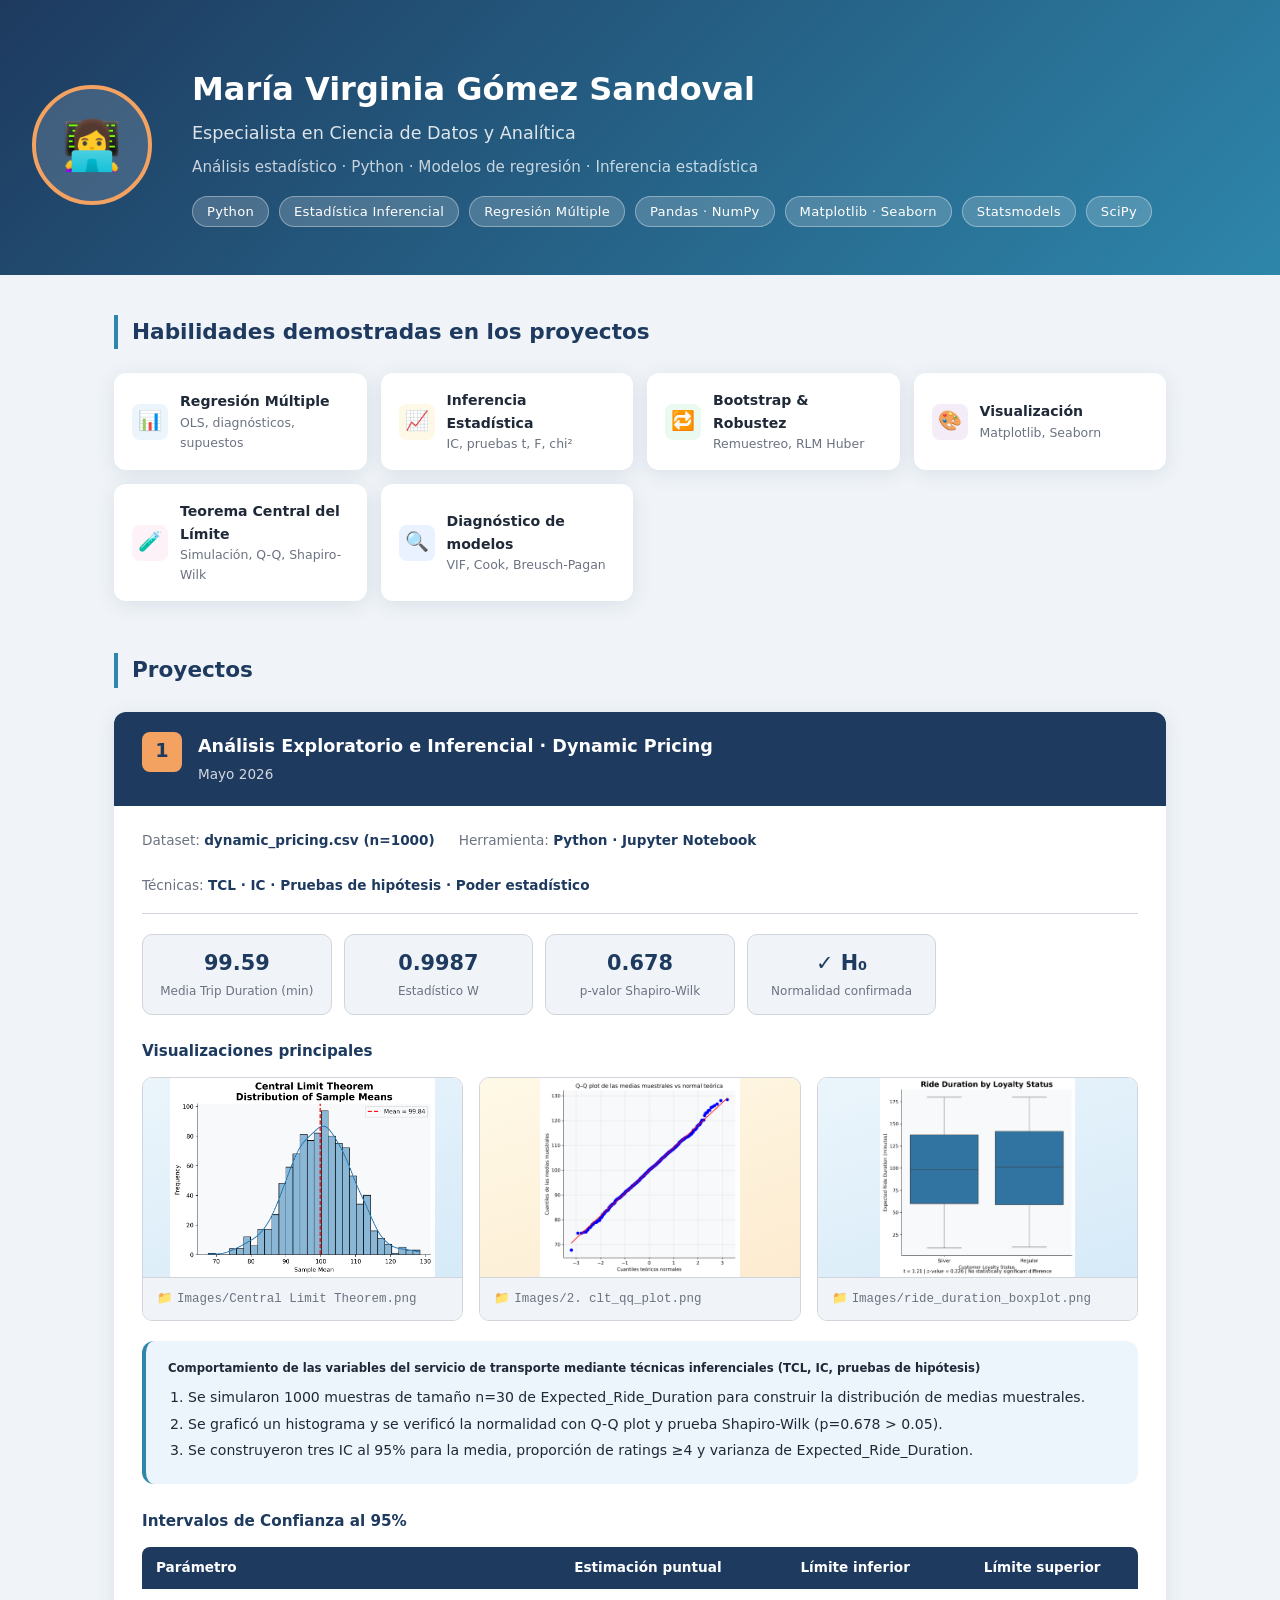
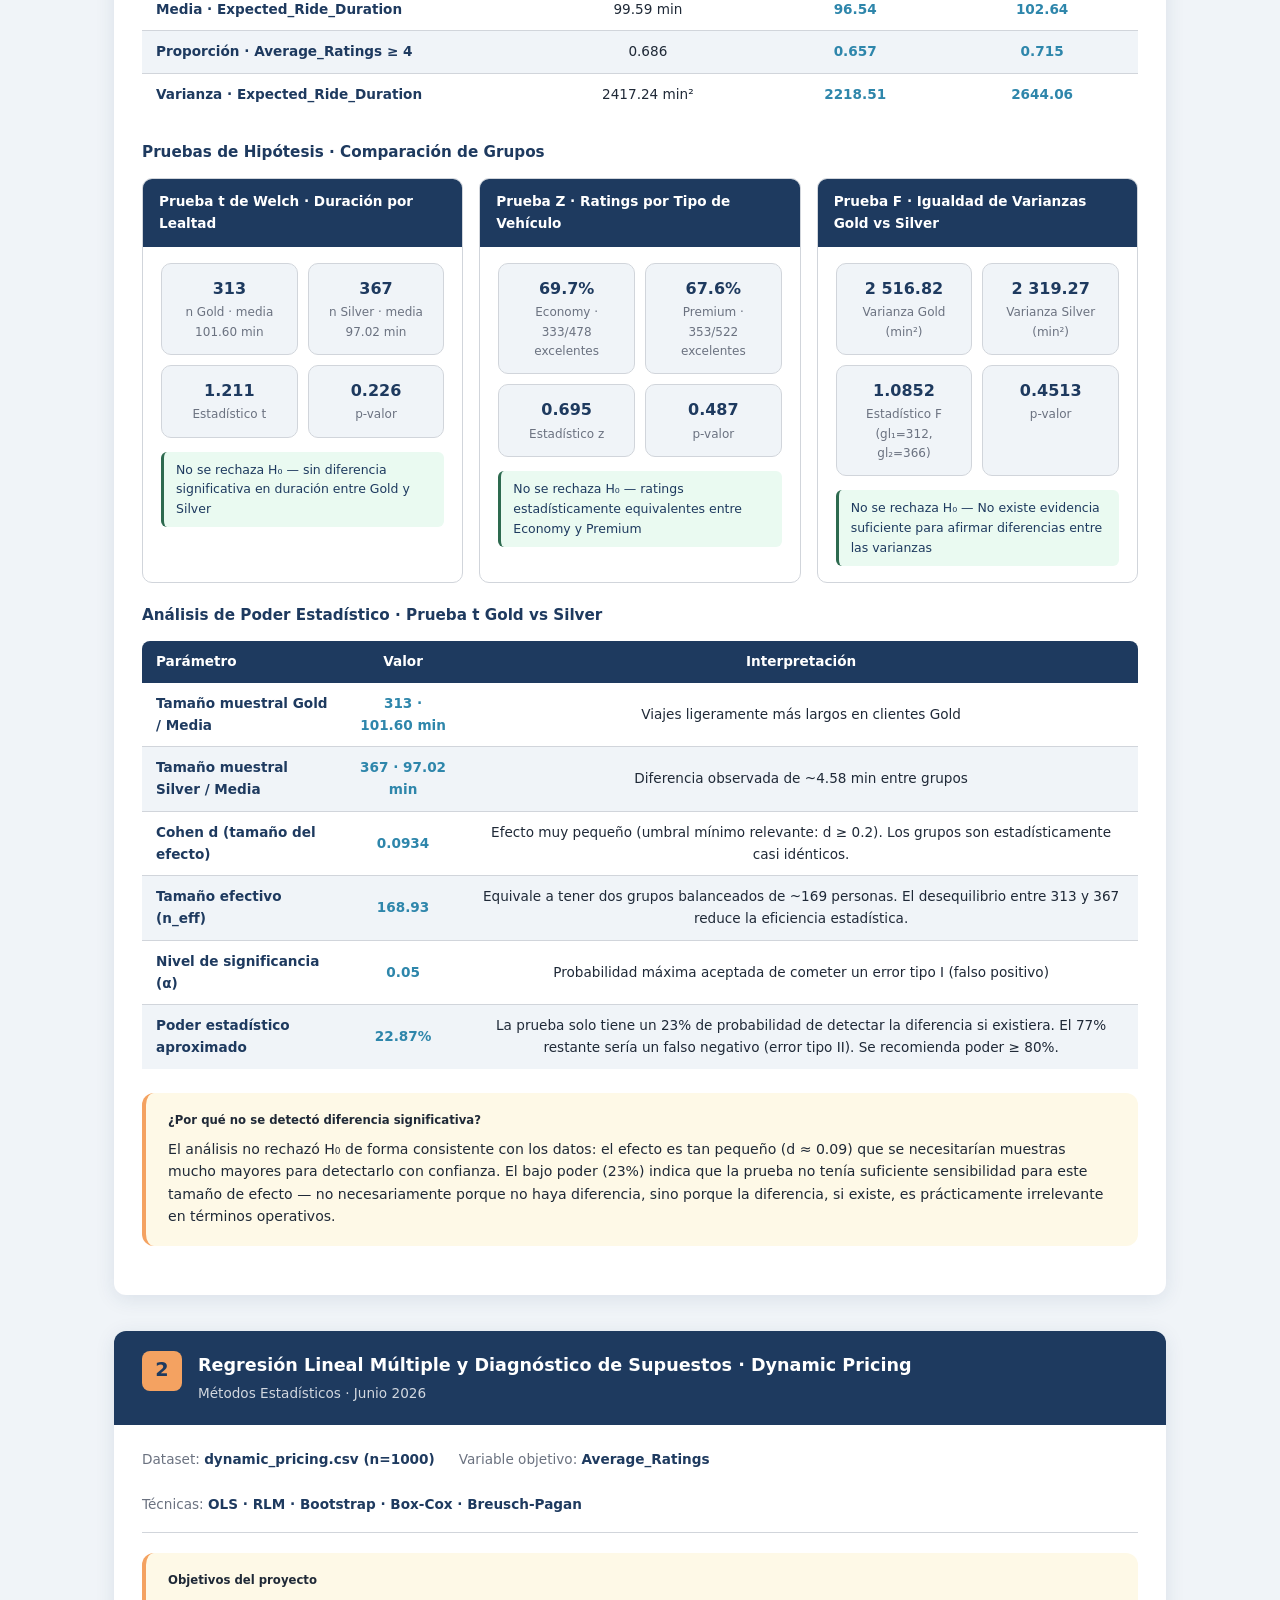
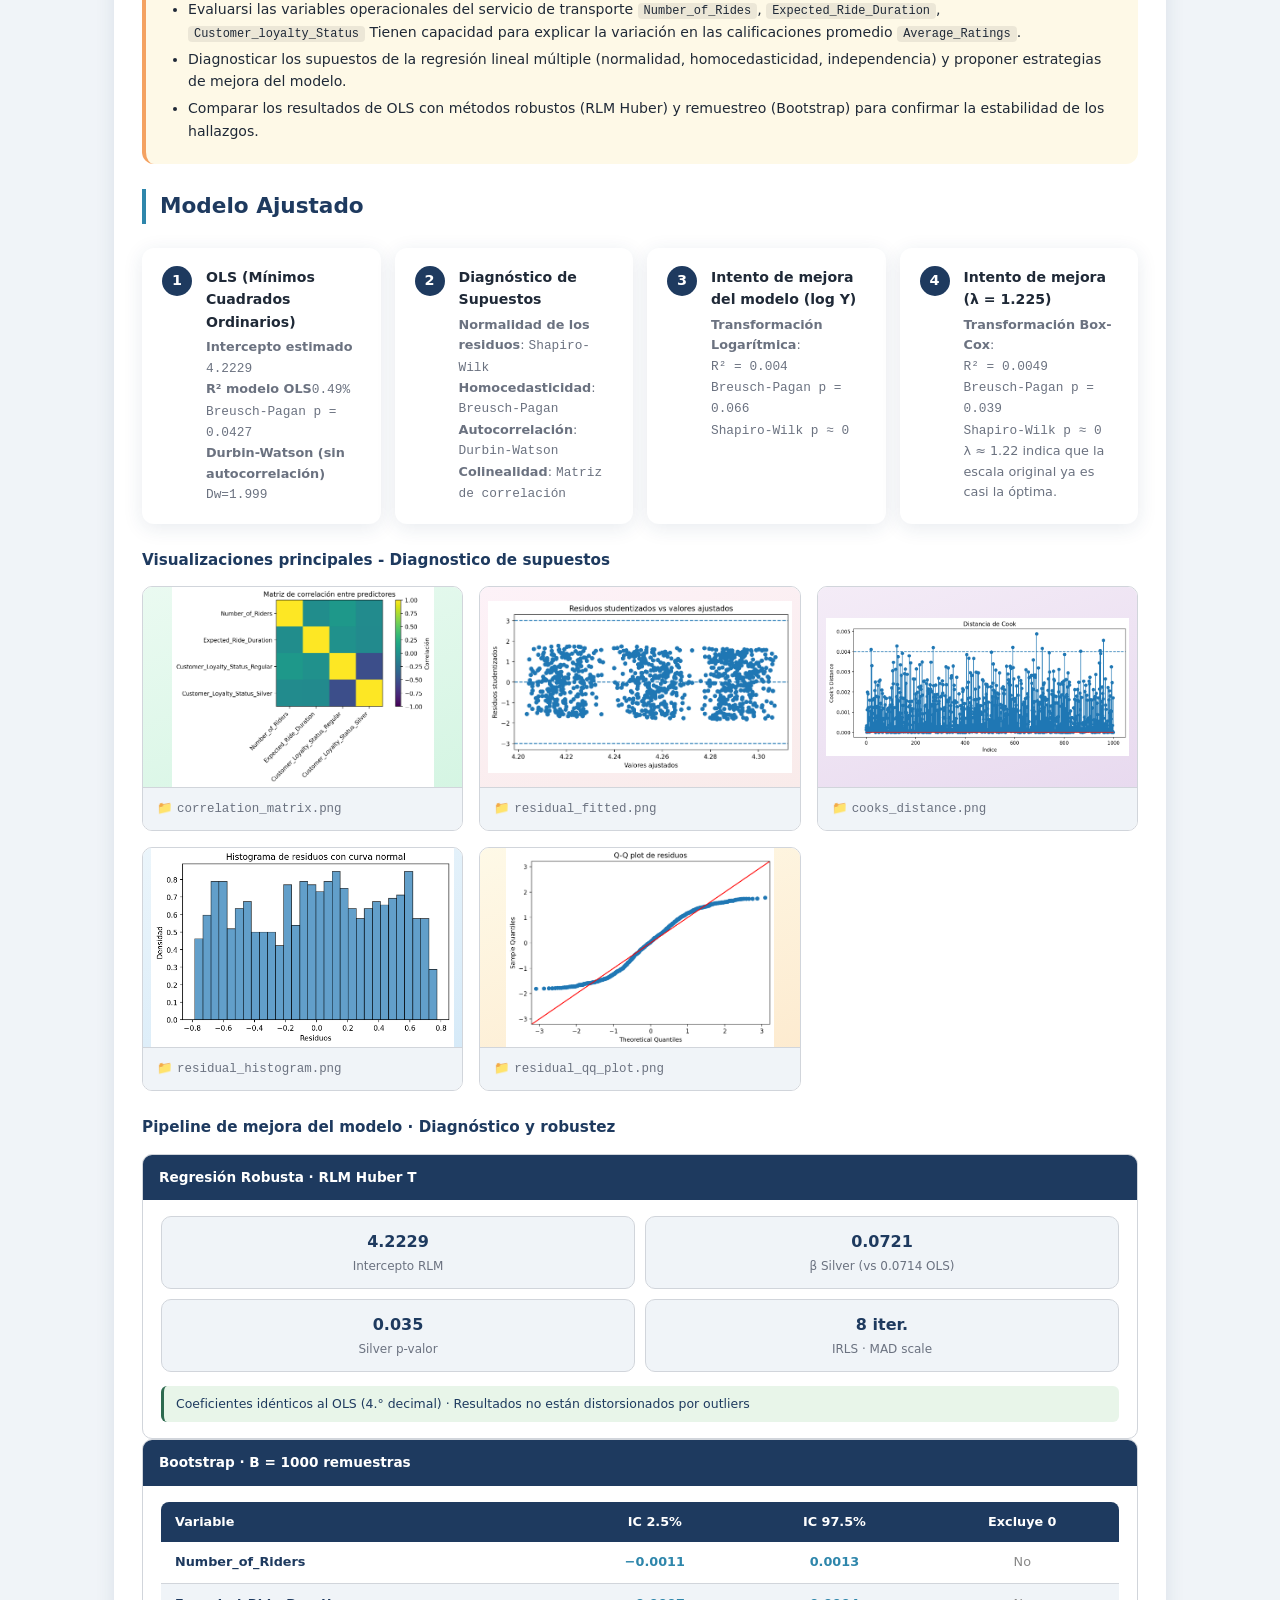
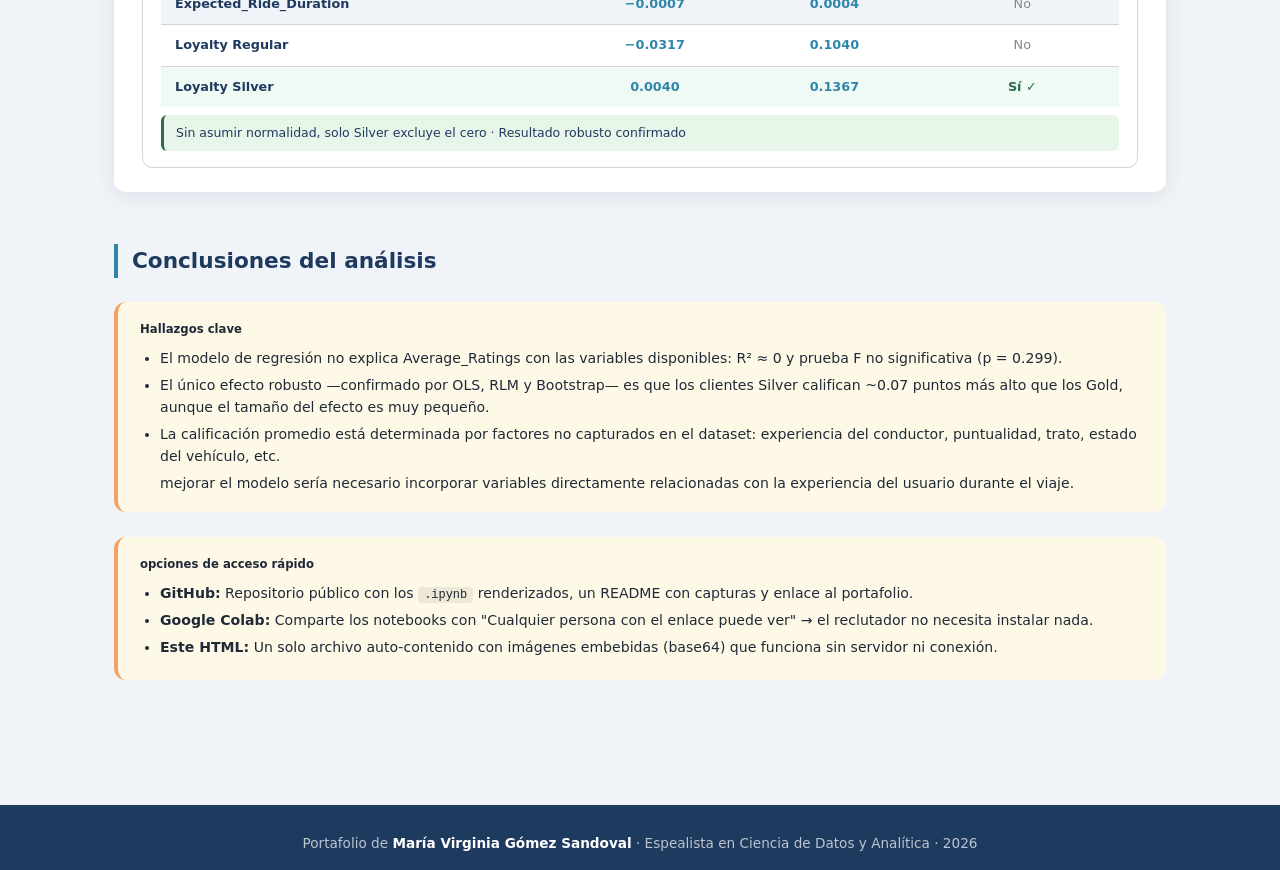
==== index.html @ 4c74d7e1 "Renombrar portfolio.html a index.html" ====
<!DOCTYPE html>
<html lang="es">
<head>
  <meta charset="UTF-8" />
  <meta name="viewport" content="width=device-width, initial-scale=1.0" />
  <title>Portafolio – María Virginia Gómez Sandoval</title>
  <link rel="stylesheet" href="styles.css" />
</head>
<body>

<!-- ══════════════════════════════════════════════════════════
     HERO
══════════════════════════════════════════════════════════ -->
<div class="hero">
  <div class="avatar">👩‍💻</div>
  <div class="hero-text">
    <h1>María Virginia Gómez Sandoval</h1>
    <h2>Especialista en Ciencia de Datos y Analítica</h2>
    <p>Análisis estadístico · Python · Modelos de regresión · Inferencia estadística</p>
    <div class="badges">
      <span class="badge">Python</span>
      <span class="badge">Estadística Inferencial</span>
      <span class="badge">Regresión Múltiple</span>
      <span class="badge">Pandas · NumPy</span>
      <span class="badge">Matplotlib · Seaborn</span>
      <span class="badge">Statsmodels</span>
      <span class="badge">SciPy</span>
    </div>
  </div>
</div>

<!-- ══════════════════════════════════════════════════════════
     CONTENIDO PRINCIPAL
══════════════════════════════════════════════════════════ -->
<div class="container">

  <!-- ─── HABILIDADES ─────────────────────────────────────── -->
  <section>
    <h2 class="section-title">Habilidades demostradas en los proyectos</h2>
    <div class="skills-grid">
      <div class="skill-card">
        <div class="skill-icon skill-icon--blue">📊</div>
        <div>
          <h4>Regresión Múltiple</h4>
          <p>OLS, diagnósticos, supuestos</p>
        </div>
      </div>
      <div class="skill-card">
        <div class="skill-icon skill-icon--yellow">📈</div>
        <div>
          <h4>Inferencia Estadística</h4>
          <p>IC, pruebas t, F, chi²</p>
        </div>
      </div>
      <div class="skill-card">
        <div class="skill-icon skill-icon--green">🔁</div>
        <div>
          <h4>Bootstrap & Robustez</h4>
          <p>Remuestreo, RLM Huber</p>
        </div>
      </div>
      <div class="skill-card">
        <div class="skill-icon skill-icon--purple">🎨</div>
        <div>
          <h4>Visualización</h4>
          <p>Matplotlib, Seaborn</p>
        </div>
      </div>
      <div class="skill-card">
        <div class="skill-icon skill-icon--pink">🧪</div>
        <div>
          <h4>Teorema Central del Límite</h4>
          <p>Simulación, Q-Q, Shapiro-Wilk</p>
        </div>
      </div>
      <div class="skill-card">
        <div class="skill-icon skill-icon--sky">🔍</div>
        <div>
          <h4>Diagnóstico de modelos</h4>
          <p>VIF, Cook, Breusch-Pagan</p>
        </div>
      </div>
    </div>
  </section>

  <!-- ─── PROYECTO 1 ──────────────────────────────────────── -->
  <section>
    <h2 class="section-title">Proyectos</h2>

    <div class="project-card">
      <div class="project-header">
        <div class="proj-number">1</div>
        <div>
          <h3>Análisis Exploratorio e Inferencial · Dynamic Pricing</h3>
          <p>Mayo 2026</p>
        </div>
      </div>

      <div class="project-body">

        <div class="project-meta">
          <div class="meta-item"><span>Dataset: </span><strong>dynamic_pricing.csv (n=1000)</strong></div>
          <div class="meta-item"><span>Herramienta: </span><strong>Python · Jupyter Notebook</strong></div>
          <div class="meta-item"><span>Técnicas: </span><strong>TCL · IC · Pruebas de hipótesis · Poder estadístico</strong></div>
        </div>

        <!-- Resultados numéricos clave -->
        <div class="results-grid">
          <div class="result-chip">
            <div class="value">99.59</div>
            <div class="label">Media Trip Duration (min)</div>
          </div>
          <div class="result-chip">
            <div class="value">0.9987</div>
            <div class="label">Estadístico W</div>
          </div>
          <div class="result-chip">
            <div class="value">0.678</div>
            <div class="label">p-valor Shapiro-Wilk</div>
          </div>
          <div class="result-chip">
            <div class="value">✓ H₀</div>
            <div class="label">Normalidad confirmada</div>
          </div>
        </div>

        <!-- Visualizaciones TCL -->
        <div class="viz-section">
          <h4>Visualizaciones principales</h4>
          <div class="viz-grid">

            <!-- Histograma -->
            <div class="viz-card">
              <div class="viz-placeholder viz-histogram">
                <img src="Images/Central Limit Theorem.png" alt="TCL · Distribución de medias muestrales" />
              </div>
              <div class="viz-card-footer">📁 <code>Images/Central Limit Theorem.png</code></div>
            </div>

            <div class="viz-card">
              <div class="viz-placeholder viz-qqplot">
                <img src="Images/qq_plot.png" alt="Q-Q Plot · Medias muestrales vs Normal teórica" />
              </div>
              <div class="viz-card-footer">📁 <code>Images/2. clt_qq_plot.png</code></div>
            </div>

            <!-- Boxplot -->
            <div class="viz-card">
              <div class="viz-placeholder viz-boxplot">
                <img src="Images/ride_duration_boxplot.png" alt="Boxplot · Expected Ride Duration por grupo" />
              </div>
              <div class="viz-card-footer">📁 <code>Images/ride_duration_boxplot.png</code></div>
            </div>

          </div>
        </div>

        <div class="info-box blue">
          <h5>Comportamiento de las variables del servicio de transporte mediante técnicas inferenciales (TCL, IC, pruebas de hipótesis)</h5>
          <ol>
            <li>Se simularon 1000 muestras de tamaño n=30 de Expected_Ride_Duration para construir la distribución de medias muestrales.</li>
            <li>Se graficó un histograma y se verificó la normalidad con Q-Q plot y prueba Shapiro-Wilk (p=0.678 &gt; 0.05).</li>
            <li>Se construyeron tres IC al 95% para la media, proporción de ratings ≥4 y varianza de Expected_Ride_Duration.</li>
          </ol>
        </div>

        <!-- Intervalos de Confianza -->
        <div class="viz-section">
          <h4>Intervalos de Confianza al 95%</h4>
          <table class="stats-table">
            <thead>
              <tr>
                <th>Parámetro</th>
                <th>Estimación puntual</th>
                <th>Límite inferior</th>
                <th>Límite superior</th>
              </tr>
            </thead>
            <tbody>
              <tr>
                <td>Media · Expected_Ride_Duration</td>
                <td>99.59 min</td>
                <td class="td-value">96.54</td>
                <td class="td-value">102.64</td>
              </tr>
              <tr>
                <td>Proporción · Average_Ratings ≥ 4</td>
                <td>0.686</td>
                <td class="td-value">0.657</td>
                <td class="td-value">0.715</td>
              </tr>
              <tr>
                <td>Varianza · Expected_Ride_Duration</td>
                <td>2417.24 min²</td>
                <td class="td-value">2218.51</td>
                <td class="td-value">2644.06</td>
              </tr>
            </tbody>
          </table>

          <!-- Pruebas de Hipótesis -->
          <h4 class="subsection-title">Pruebas de Hipótesis · Comparación de Grupos</h4>
          <div class="viz-grid viz-grid--wide">

            <div class="viz-card">
              <div class="test-card-header">Prueba t de Welch · Duración por Lealtad</div>
              <div class="test-card-body">
                <div class="test-chips-grid">
                  <div class="result-chip result-chip--sm">
                    <div class="value">313</div>
                    <div class="label">n Gold · media 101.60 min</div>
                  </div>
                  <div class="result-chip result-chip--sm">
                    <div class="value">367</div>
                    <div class="label">n Silver · media 97.02 min</div>
                  </div>
                  <div class="result-chip result-chip--sm">
                    <div class="value">1.211</div>
                    <div class="label">Estadístico t</div>
                  </div>
                  <div class="result-chip result-chip--sm">
                    <div class="value">0.226</div>
                    <div class="label">p-valor</div>
                  </div>
                </div>
                <div class="conclusion-box">
                  No se rechaza H₀ — sin diferencia significativa en duración entre Gold y Silver
                </div>
              </div>
            </div>

            <div class="viz-card">
              <div class="test-card-header">Prueba Z · Ratings por Tipo de Vehículo</div>
              <div class="test-card-body">
                <div class="test-chips-grid">
                  <div class="result-chip result-chip--sm">
                    <div class="value">69.7%</div>
                    <div class="label">Economy · 333/478 excelentes</div>
                  </div>
                  <div class="result-chip result-chip--sm">
                    <div class="value">67.6%</div>
                    <div class="label">Premium · 353/522 excelentes</div>
                  </div>
                  <div class="result-chip result-chip--sm">
                    <div class="value">0.695</div>
                    <div class="label">Estadístico z</div>
                  </div>
                  <div class="result-chip result-chip--sm">
                    <div class="value">0.487</div>
                    <div class="label">p-valor</div>
                  </div>
                </div>
                <div class="conclusion-box">
                  No se rechaza H₀ — ratings estadísticamente equivalentes entre Economy y Premium
                </div>
              </div>
            </div>

            <div class="viz-card">
              <div class="test-card-header">Prueba F · Igualdad de Varianzas Gold vs Silver</div>
              <div class="test-card-body">
                <div class="test-chips-grid">
                  <div class="result-chip result-chip--sm">
                    <div class="value">2 516.82</div>
                    <div class="label">Varianza Gold (min²)</div>
                  </div>
                  <div class="result-chip result-chip--sm">
                    <div class="value">2 319.27</div>
                    <div class="label">Varianza Silver (min²)</div>
                  </div>
                  <div class="result-chip result-chip--sm">
                    <div class="value">1.0852</div>
                    <div class="label">Estadístico F (gl₁=312, gl₂=366)</div>
                  </div>
                  <div class="result-chip result-chip--sm">
                    <div class="value">0.4513</div>
                    <div class="label">p-valor</div>
                  </div>
                </div>
                <div class="conclusion-box">
                  No se rechaza H₀ — No existe evidencia suficiente para afirmar diferencias entre las varianzas
                </div>
              </div>
            </div>

          </div>

          <!-- Análisis de poder estadístico -->
          <h4 class="subsection-title">Análisis de Poder Estadístico · Prueba t Gold vs Silver</h4>
          <table class="stats-table">
            <thead>
              <tr>
                <th>Parámetro</th>
                <th>Valor</th>
                <th>Interpretación</th>
              </tr>
            </thead>
            <tbody>
              <tr>
                <td>Tamaño muestral Gold / Media</td>
                <td class="td-value">313 · 101.60 min</td>
                <td>Viajes ligeramente más largos en clientes Gold</td>
              </tr>
              <tr>
                <td>Tamaño muestral Silver / Media</td>
                <td class="td-value">367 · 97.02 min</td>
                <td>Diferencia observada de ~4.58 min entre grupos</td>
              </tr>
              <tr>
                <td>Cohen d (tamaño del efecto)</td>
                <td class="td-value">0.0934</td>
                <td>Efecto muy pequeño (umbral mínimo relevante: d ≥ 0.2). Los grupos son estadísticamente casi idénticos.</td>
              </tr>
              <tr>
                <td>Tamaño efectivo (n_eff)</td>
                <td class="td-value">168.93</td>
                <td>Equivale a tener dos grupos balanceados de ~169 personas. El desequilibrio entre 313 y 367 reduce la eficiencia estadística.</td>
              </tr>
              <tr>
                <td>Nivel de significancia (α)</td>
                <td class="td-value">0.05</td>
                <td>Probabilidad máxima aceptada de cometer un error tipo I (falso positivo)</td>
              </tr>
              <tr>
                <td>Poder estadístico aproximado</td>
                <td class="td-value">22.87%</td>
                <td>La prueba solo tiene un 23% de probabilidad de detectar la diferencia si existiera. El 77% restante sería un falso negativo (error tipo II). Se recomienda poder ≥ 80%.</td>
              </tr>
            </tbody>
          </table>
          <div class="info-box amber">
            <h5>¿Por qué no se detectó diferencia significativa?</h5>
            <p>El análisis no rechazó H₀ de forma consistente con los datos: el efecto es tan pequeño (d ≈ 0.09) que se necesitarían muestras mucho mayores para detectarlo con confianza. El bajo poder (23%) indica que la prueba no tenía suficiente sensibilidad para este tamaño de efecto — no necesariamente porque no haya diferencia, sino porque la diferencia, si existe, es prácticamente irrelevante en términos operativos.</p>
          </div>

        </div>

      </div>
    </div>

    <!-- ─── PROYECTO 2 ────────────────────────────────────── -->
    <div class="project-card">
      <div class="project-header">
        <div class="proj-number">2</div>
        <div>
          <h3>Regresión Lineal Múltiple y Diagnóstico de Supuestos · Dynamic Pricing</h3>
          <p>Métodos Estadísticos · Junio 2026</p>
        </div>
      </div>

      <div class="project-body">

        <div class="project-meta">
          <div class="meta-item"><span>Dataset: </span><strong>dynamic_pricing.csv (n=1000)</strong></div>
          <div class="meta-item"><span>Variable objetivo: </span><strong>Average_Ratings</strong></div>
          <div class="meta-item"><span>Técnicas: </span><strong>OLS · RLM · Bootstrap · Box-Cox · Breusch-Pagan</strong></div>
        </div>

      <!-- Objetivos -->       
      <div class="info-box amber">
        <h5>Objetivos del proyecto</h5>
        <ul>
        <li>Evaluarsi las variables operacionales del servicio de transporte <code>Number_of_Rides</code>, <code>Expected_Ride_Duration</code>, <code>Customer_loyalty_Status</code> Tienen capacidad para explicar la variación en las calificaciones promedio <code>Average_Ratings</code>.</li>
        <li>Diagnosticar los supuestos de la regresión lineal múltiple (normalidad, homocedasticidad, independencia) y proponer estrategias de mejora del modelo.</li>
        <li>Comparar los resultados de OLS con métodos robustos (RLM Huber) y remuestreo (Bootstrap) para confirmar la estabilidad de los hallazgos.</li>
        </ul>
      </div>
        
       <!-- ─── GUÍA DE EXPORTACIÓN ─────────────────────────────── -->
  <section>
    <h2 class="section-title">Modelo Ajustado</h2>
    <div class="export-steps">

      <div class="step">
        <div class="step-num">1</div>
        <div>
          <h5>OLS (Mínimos Cuadrados Ordinarios)</h5>
          <p><strong>Intercepto estimado</strong> <code>4.2229</code><br> <strong>R² modelo OLS</strong><code>0.49%</code> <br><code>Breusch-Pagan p = 0.0427</code> <br><strong>Durbin-Watson (sin autocorrelación)</strong><br> <code>Dw=1.999</code> </p>
        </div>
      </div>

      <div class="step">
        <div class="step-num">2</div>
        <div>
          <h5>Diagnóstico de Supuestos</h5>
          <p><strong>Normalidad de los residuos</strong>: <code>Shapiro-Wilk</code>  <br>
            <strong>Homocedasticidad</strong>: <code>Breusch-Pagan</code> <br> <strong>Autocorrelación</strong>: <code>Durbin-Watson</code> <br> <strong>Colinealidad</strong>: <code>Matriz de correlación</code></p>
        </div>
      </div>

      <div class="step">
        <div class="step-num">3</div>
        <div>
          <h5>Intento de mejora del modelo (log Y)</h5>
          <p><strong>Transformación Logarítmica</strong>: <br><code>R² = 0.004</code><br>
           <code>Breusch-Pagan p = 0.066</code><br><code>Shapiro-Wilk p ≈ 0</code> <br> </p>
        </div>
      </div>

      <div class="step">
        <div class="step-num">4</div>
        <div>
          <h5>Intento de mejora (λ = 1.225)</h5>
          <p><strong>Transformación Box-Cox</strong>: <br> <code>R² = 0.0049</code><br>
          <code> Breusch-Pagan p = 0.039</code><br><code>Shapiro-Wilk p ≈ 0</code> <br> λ ≈ 1.22 indica que la escala original ya es casi la óptima.</p>
        </div>
      </div>

    </div>

  </section>

        <!-- Visualizaciones mockup -->
        <div class="viz-section">
          <h4>Visualizaciones principales - Diagnostico de supuestos</h4>
          <div class="viz-grid">

            <!-- Heatmap correlación -->
            <div class="viz-card">
              <div class="viz-placeholder viz-heatmap">
                <img src="Images/correlation_matrix.png" alt="Matriz de Correlación" class="viz-label">
              </div>
              <div class="viz-card-footer">
                📁 <code>correlation_matrix.png</code>
              </div>
            </div>

            <!-- Residuos vs ajustados -->
            <div class="viz-card">
              <div class="viz-placeholder viz-scatter">
                <img src="Images/residual_fitted.png" alt="Residuos vs Valores Ajustados" class="viz-label">
              </div>
              <div class="viz-card-footer">
                📁 <code>residual_fitted.png</code>
              </div>
            </div>

            <!-- Cook's distance -->
            <div class="viz-card">
              <div class="viz-placeholder viz-cook">
                <img src="Images/cooks_distance.png" alt="Distancia de Cook · Observaciones influyentes" class="viz-label">
              </div>
              <div class="viz-card-footer">
                📁 <code>cooks_distance.png</code>
              </div>
            </div>

            <!-- Histograma de residuos -->
            <div class="viz-card">
              <div class="viz-placeholder viz-histogram">
                <img src="Images/residual_histogram.png" alt="Histograma de Residuos" class="viz-label">
              </div>
              <div class="viz-card-footer">
                📁 <code>residual_histogram.png</code>
              </div>
            </div>

            <!-- Q-Q plot de residuos -->
            <div class="viz-card">
              <div class="viz-placeholder viz-qqplot">
                <img src="Images/residual_qq_plot.png" alt="Q-Q Plot de Residuos" class="viz-label">
              </div>
              <div class="viz-card-footer">
                📁 <code>residual_qq_plot.png</code>
              </div>
            </div>

          </div>
        </div>

        <!-- Pipeline de modelos -->
        <div class="viz-section">
          <h4>Pipeline de mejora del modelo · Diagnóstico y robustez</h4>

          


            <!-- RLM Huber -->
            <div class="viz-card">
              <div class="test-card-header">Regresión Robusta · RLM Huber T</div>
              <div class="test-card-body">
                <div class="test-chips-grid">
                  <div class="result-chip result-chip--sm"><div class="value">4.2229</div><div class="label">Intercepto RLM</div></div>
                  <div class="result-chip result-chip--sm"><div class="value">0.0721</div><div class="label">β Silver (vs 0.0714 OLS)</div></div>
                  <div class="result-chip result-chip--sm"><div class="value">0.035</div><div class="label">Silver p-valor</div></div>
                  <div class="result-chip result-chip--sm"><div class="value">8 iter.</div><div class="label">IRLS · MAD scale</div></div>
                </div>
                <div class="conclusion-box" style="background:#e8f5e9;border-color:#2D6A4F;">
                  Coeficientes idénticos al OLS (4.° decimal) · Resultados no están distorsionados por outliers
                </div>
              </div>
            </div>

            <!-- Bootstrap -->
            <div class="viz-card">
              <div class="test-card-header">Bootstrap · B = 1000 remuestras</div>
              <div class="test-card-body">
                <table class="stats-table" style="font-size:0.8rem;margin:0;">
                  <thead>
                    <tr><th>Variable</th><th>IC 2.5%</th><th>IC 97.5%</th><th>Excluye 0</th></tr>
                  </thead>
                  <tbody>
                    <tr><td>Number_of_Riders</td><td class="td-value">−0.0011</td><td class="td-value">0.0013</td><td style="color:#888;">No</td></tr>
                    <tr><td>Expected_Ride_Duration</td><td class="td-value">−0.0007</td><td class="td-value">0.0004</td><td style="color:#888;">No</td></tr>
                    <tr><td>Loyalty Regular</td><td class="td-value">−0.0317</td><td class="td-value">0.1040</td><td style="color:#888;">No</td></tr>
                    <tr style="background:#f0faf4;"><td><strong>Loyalty Silver</strong></td><td class="td-value"><strong>0.0040</strong></td><td class="td-value"><strong>0.1367</strong></td><td style="color:#2D6A4F;font-weight:600;">Sí ✓</td></tr>
                  </tbody>
                </table>
                <div class="conclusion-box" style="margin-top:0.5rem;background:#e8f5e9;border-color:#2D6A4F;">
                  Sin asumir normalidad, solo Silver excluye el cero · Resultado robusto confirmado
                </div>
              </div>
            </div>

          </div>
        </div>

     
    </div>
  </section>

  <!-- ─── GUÍA DE EXPORTACIÓN ─────────────────────────────── -->
  <section>
    <h2 class="section-title">Conclusiones del análisis</h2>
    


    <div class="info-box amber">
      <h5>Hallazgos clave</h5>
      <ul>
        <li>El modelo de regresión no explica Average_Ratings con las variables disponibles: R² ≈ 0 y prueba F no significativa (p = 0.299).</li>
        <li>El único efecto robusto —confirmado por OLS, RLM y Bootstrap— es que los clientes Silver califican ~0.07 puntos más alto que los Gold, aunque el tamaño del efecto es muy pequeño.</li>
        <li>La calificación promedio está determinada por factores no capturados en el dataset: experiencia del conductor, puntualidad, trato, estado del vehículo, etc. </li> mejorar el modelo sería necesario incorporar variables directamente relacionadas con la experiencia del usuario durante el viaje.</li>
      </ul>
    </div>

        <div class="info-box amber">
      <h5>opciones de acceso rápido</h5>
      <ul>
        <li><strong>GitHub:</strong> Repositorio público con los <code>.ipynb</code> renderizados, un README con capturas y enlace al portafolio.</li>
        <li><strong>Google Colab:</strong> Comparte los notebooks con "Cualquier persona con el enlace puede ver" → el reclutador no necesita instalar nada.</li>
        <li><strong>Este HTML:</strong> Un solo archivo auto-contenido con imágenes embebidas (base64) que funciona sin servidor ni conexión.</li>
      </ul>
    </div>
  
  </section>

</div><!-- /container -->

<footer>
  Portafolio de <strong>María Virginia Gómez Sandoval</strong> ·
  Espealista en Ciencia de Datos y Analítica · 2026
</footer>

</body>
</html>
---- styles.css ----
/* ── Reset & variables ──────────────────────────────────── */
*, *::before, *::after { box-sizing: border-box; margin: 0; padding: 0; }

:root {
    --navy:   #1E3A5F;
    --teal:   #2E86AB;
    --orange: #F4A261;
    --green:  #2D6A4F;
    --light:  #F0F4F8;
    --white:  #FFFFFF;
    --gray:   #6B7280;
    --border: #D1D5DB;
    --radius: 12px;
    --shadow: 0 4px 20px rgba(30,58,95,0.10);
}

body {
  font-family: 'Segoe UI', system-ui, sans-serif;
  background: var(--light);
  color: #1F2937;
  line-height: 1.6;
}

/* ── Header / Hero ──────────────────────────────────────── */
    .hero {
      background: linear-gradient(135deg, var(--navy) 0%, var(--teal) 100%);
      color: var(--white);
      padding: 64px 32px 48px;
      display: flex;
      align-items: center;
      gap: 40px;
      flex-wrap: wrap;
    }

.avatar {
  width: 120px; height: 120px;
  border-radius: 50%;
  border: 4px solid var(--orange);
  background: rgba(255,255,255,0.15);
  display: flex; align-items: center; justify-content: center;
  font-size: 48px;
  flex-shrink: 0;
}

.hero-text h1 { font-size: 2rem; font-weight: 700; }
.hero-text h2 {
  font-size: 1.1rem; font-weight: 400;
  opacity: 0.85; margin-top: 4px;
}
.hero-text p  { margin-top: 8px; opacity: 0.75; font-size: 0.95rem; }

.badges { display: flex; gap: 10px; flex-wrap: wrap; margin-top: 16px; }
.badge {
  background: rgba(255,255,255,0.18);
  border: 1px solid rgba(255,255,255,0.35);
  border-radius: 20px;
  padding: 4px 14px;
  font-size: 0.82rem;
  letter-spacing: 0.02em;
}

/* ── Layout ─────────────────────────────────────────────── */
.container { max-width: 1100px; margin: 0 auto; padding: 40px 24px; }

section + section { margin-top: 52px; }

.section-title {
  font-size: 1.35rem; font-weight: 700; color: var(--navy);
  border-left: 4px solid var(--teal);
  padding-left: 14px; margin-bottom: 24px;
}

/* ── Skills ─────────────────────────────────────────────── */
.skills-grid {
  display: grid;
  grid-template-columns: repeat(auto-fill, minmax(200px, 1fr));
  gap: 14px;
}

.skill-card {
  background: var(--white);
  border-radius: var(--radius);
  padding: 16px 18px;
  box-shadow: var(--shadow);
  display: flex; align-items: center; gap: 12px;
}

.skill-icon {
  width: 36px; height: 36px; border-radius: 8px;
  display: flex; align-items: center; justify-content: center;
  font-size: 1.2rem; flex-shrink: 0;
}

.skill-card h4 { font-size: 0.88rem; font-weight: 600; }
.skill-card p  { font-size: 0.78rem; color: var(--gray); }

/* ── Project cards ──────────────────────────────────────── */
.project-card {
  background: var(--white);
  border-radius: var(--radius);
  box-shadow: var(--shadow);
  overflow: hidden;
  margin-bottom: 36px;
}

.project-header {
  background: var(--navy);
  color: var(--white);
  padding: 20px 28px;
  display: flex; align-items: flex-start; gap: 16px;
}

.proj-number {
  background: var(--orange);
  color: var(--navy);
  font-weight: 800;
  font-size: 1.2rem;
  border-radius: 8px;
  width: 40px; height: 40px;
  display: flex; align-items: center; justify-content: center;
  flex-shrink: 0;
}

.project-header h3 { font-size: 1.1rem; margin-bottom: 4px; }
.project-header p  { font-size: 0.85rem; opacity: 0.8; }

.project-body { padding: 24px 28px; }

.project-meta {
  display: flex; gap: 24px; flex-wrap: wrap;
  margin-bottom: 20px; padding-bottom: 16px;
  border-bottom: 1px solid var(--border);
}

.meta-item { font-size: 0.85rem; }
.meta-item span { color: var(--gray); }
.meta-item strong { color: var(--navy); }

/* ── Visualization grid ─────────────────────────────────── */
.viz-section h4 {
  font-size: 0.95rem; font-weight: 600;
  color: var(--navy); margin-bottom: 14px;
}

.viz-grid {
  display: grid;
  grid-template-columns: repeat(auto-fill, minmax(280px, 1fr));
  gap: 16px;
  margin-bottom: 20px;
}

.viz-card {
  border: 1px solid var(--border);
  border-radius: 10px;
  overflow: hidden;
  transition: box-shadow 0.2s;
}
.viz-card:hover { box-shadow: 0 6px 24px rgba(46,134,171,0.18); }

.viz-placeholder {
  width: 100%; aspect-ratio: 16/10;
  display: flex; flex-direction: column;
  align-items: center; justify-content: center;
  gap: 8px; font-size: 0.8rem; color: var(--gray);
  position: relative; overflow: hidden;
}

.viz-placeholder img {
  width: 100%;
  height: 100%;
  object-fit: contain;
  display: block;
}

/* Estilos de cada placeholder imitando gráficas reales */
.viz-histogram { background: linear-gradient(160deg,#EBF5FB,#D6EAF8); }
.viz-qqplot    { background: linear-gradient(160deg,#FEF9E7,#FDEBD0); }
.viz-heatmap   { background: linear-gradient(160deg,#EAFAF1,#D5F5E3); }
.viz-scatter   { background: linear-gradient(160deg,#FDF2F8,#F9EBEA); }
.viz-ic        { background: linear-gradient(160deg,#EAF2FF,#D6E4F0); }
.viz-cook      { background: linear-gradient(160deg,#F4ECF7,#E8DAEF); }

/* Simulación de barras en histogramas */
.fake-chart {
  width: 90%; height: 70%;
  display: flex; align-items: flex-end; gap: 3px;
  padding: 0 4px;
}

.bar {
  flex: 1; border-radius: 3px 3px 0 0;
  background: var(--teal); opacity: 0.7;
}

/* Línea diagonal para Q-Q */
.fake-qq {
  width: 80%; height: 70%;
  border-left: 2px solid #aaa;
  border-bottom: 2px solid #aaa;
  position: relative;
}
.fake-qq::after {
  content: '';
  position: absolute;
  left: 0; bottom: 0;
  width: 100%; height: 100%;
  background: linear-gradient(
    to top right,
    transparent calc(50% - 1px),
    var(--orange) calc(50% - 1px),
    var(--orange) calc(50% + 1px),
    transparent calc(50% + 1px)
  );
}

/* Cuadrícula para heatmap */
.fake-heatmap {
  display: grid; grid-template-columns: repeat(4,1fr);
  gap: 3px; width: 80%; height: 70%;
}
.heat-cell { border-radius: 3px; }

/* Puntos para scatter */
.fake-scatter {
  width: 80%; height: 70%;
  border-left: 2px solid #aaa;
  border-bottom: 2px solid #aaa;
  position: relative;
}
.dot {
  position: absolute;
  width: 6px; height: 6px;
  border-radius: 50%;
  background: var(--navy);
  opacity: 0.6;
}

/* Curvas para IC */
.fake-ic {
  width: 90%; height: 70%;
  position: relative;
}

.viz-label {
  font-size: 0.78rem; font-weight: 600;
  color: var(--navy); text-align: center;
  padding: 0 8px;
}

.viz-card-footer {
  background: var(--light);
  padding: 10px 14px;
  font-size: 0.78rem; color: var(--gray);
  border-top: 1px solid var(--border);
}

/* ── Instruction box ────────────────────────────────────── */
.info-box {
  border-radius: var(--radius);
  padding: 18px 22px;
  margin-top: 20px;
  margin-bottom: 25px;
  font-size: 0.88rem;
}
.info-box.blue  { background: #EBF5FB; border-left: 4px solid var(--teal);  }
.info-box.amber { background: #FEF9E7; border-left: 4px solid var(--orange);}
.info-box.green { background: #EAFAF1; border-left: 4px solid var(--green); }

.info-box h5 { font-weight: 700; margin-bottom: 8px; }

.info-box ol, .info-box ul { padding-left: 20px; }
.info-box li { margin-bottom: 4px; }
.info-box code {
  background: rgba(0,0,0,0.07);
  border-radius: 4px;
  padding: 1px 6px;
  font-family: monospace;
  font-size: 0.85em;
}

/* ── Key results ────────────────────────────────────────── */
.results-grid {
  display: grid;
  grid-template-columns: repeat(auto-fill, minmax(170px,1fr));
  gap: 12px; margin-top: 16px;
}

.result-chip {
  background: var(--light);
  border-radius: 10px;
  padding: 12px 14px;
  border: 1px solid var(--border);
  text-align: center;
}
.result-chip .value { font-size: 1.3rem; font-weight: 800; color: var(--navy); }
.result-chip .label { font-size: 0.75rem; color: var(--gray); margin-top: 2px; }

/* ── Skill icon colors ──────────────────────────────────── */
.skill-icon--blue   { background: #EBF5FB; }
.skill-icon--yellow { background: #FEF9E7; }
.skill-icon--green  { background: #EAFAF1; }
.skill-icon--purple { background: #F4ECF7; }
.skill-icon--pink   { background: #FDF2F8; }
.skill-icon--sky    { background: #EAF2FF; }

/* ── Viz label emphasis ─────────────────────────────────── */
.viz-label em { font-weight: 400; font-size: 0.72rem; }

/* ── Viz section spacing ────────────────────────────────── */
.viz-section { margin-top: 24px; }

/* ── Stats table ─────────────────────────────────────────── */
.stats-table {
  width: 100%;
  border-collapse: collapse;
  font-size: 0.85rem;
  margin-bottom: 24px;
}
.stats-table thead tr { background: var(--navy); color: var(--white); }
.stats-table th {
  padding: 10px 14px;
  text-align: center;
}
.stats-table th:first-child { text-align: left; border-radius: 8px 0 0 0; }
.stats-table th:last-child  { border-radius: 0 8px 0 0; }
.stats-table tbody tr:nth-child(odd)  { background: var(--white); }
.stats-table tbody tr:nth-child(even) { background: var(--light); }
.stats-table td {
  padding: 10px 14px;
  border-bottom: 1px solid var(--border);
}
.stats-table td:first-child     { font-weight: 600; color: var(--navy); }
.stats-table td:not(:first-child) { text-align: center; }
.stats-table tbody tr:last-child td { border-bottom: none; }
.td-value { color: var(--teal); font-weight: 600; }

/* ── Subsection heading ─────────────────────────────────── */
.subsection-title {
  font-size: 0.95rem; font-weight: 600;
  color: var(--navy); margin-bottom: 14px; margin-top: 4px;
}

/* ── Viz grid wide variant ──────────────────────────────── */
.viz-grid--wide { grid-template-columns: repeat(auto-fill, minmax(300px, 1fr)); }

/* ── Viz card full-width ────────────────────────────────── */
.viz-card--full { margin-top: 16px; }

/* ── Test cards ─────────────────────────────────────────── */
.test-card-header {
  background: var(--navy);
  color: var(--white);
  padding: 12px 16px;
  font-size: 0.85rem;
  font-weight: 700;
}
.test-card-body { padding: 16px 18px; }
.test-chips-grid {
  display: grid;
  grid-template-columns: 1fr 1fr;
  gap: 10px;
  margin-bottom: 14px;
}

/* ── Result chip small variant ──────────────────────────── */
.result-chip--sm .value { font-size: 1rem; }

/* ── Conclusion box ─────────────────────────────────────── */
.conclusion-box {
  background: #EAFAF1;
  border-left: 3px solid var(--green);
  border-radius: 6px;
  padding: 8px 12px;
  font-size: 0.78rem;
  color: var(--navy);
}
.conclusion-box--center { text-align: center; width: calc(100% - 16px); }

/* ── Shapiro-Wilk card internals ────────────────────────── */
.shapiro-card {
  flex-direction: column;
  gap: 10px;
  padding: 20px;
}
.shapiro-title    { font-size: 0.88rem; font-weight: 700; color: var(--navy); }
.shapiro-subtitle { font-size: 0.75rem; color: var(--gray); text-align: center; }
.shapiro-chips    { display: flex; gap: 10px; width: 100%; padding: 0 8px; }
.shapiro-chips .result-chip { flex: 1; }

/* ── Boxplot placeholder ─────────────────────────────────── */
.viz-boxplot {
  background: linear-gradient(160deg, #EBF5FB, #D6EAF8);
}
.viz-boxplot img { object-fit: contain; }

/* ── Export guide ───────────────────────────────────────── */
.export-steps {
  display: grid;
  grid-template-columns: repeat(auto-fill, minmax(220px,1fr));
  gap: 14px;
}

.step {
  background: var(--white);
  border-radius: var(--radius);
  box-shadow: var(--shadow);
  padding: 18px 20px;
  display: flex; gap: 14px; align-items: flex-start;
}

.step-num {
  background: var(--navy);
  color: var(--white);
  border-radius: 50%;
  width: 30px; height: 30px;
  flex-shrink: 0;
  display: flex; align-items: center; justify-content: center;
  font-weight: 700; font-size: 0.9rem;
}

.step h5 { font-size: 0.88rem; font-weight: 700; margin-bottom: 4px; }
.step p  { font-size: 0.80rem; color: var(--gray); }

/* ── Footer ─────────────────────────────────────────────── */
footer {
  background: var(--navy);
  color: rgba(255,255,255,0.7);
  text-align: center;
  padding: 28px;
  font-size: 0.85rem;
  margin-top: 60px;
}
footer strong { color: var(--white); }

/* ── Fake heatmap cell colors ──────────────────────────────── */
.fake-heatmap .heat-cell:nth-child(1),
.fake-heatmap .heat-cell:nth-child(6),
.fake-heatmap .heat-cell:nth-child(11),
.fake-heatmap .heat-cell:nth-child(16) { background: #1A5276; }
.fake-heatmap .heat-cell:nth-child(2),
.fake-heatmap .heat-cell:nth-child(5),
.fake-heatmap .heat-cell:nth-child(12),
.fake-heatmap .heat-cell:nth-child(15) { background: #2E86AB; }
.fake-heatmap .heat-cell:nth-child(3),
.fake-heatmap .heat-cell:nth-child(8),
.fake-heatmap .heat-cell:nth-child(9),
.fake-heatmap .heat-cell:nth-child(14) { background: #85C1E9; }
.fake-heatmap .heat-cell:nth-child(4),
.fake-heatmap .heat-cell:nth-child(7),
.fake-heatmap .heat-cell:nth-child(10),
.fake-heatmap .heat-cell:nth-child(13) { background: #D6EAF8; }

/* ── Fake scatter dot positions ────────────────────────────── */
.fake-scatter .dot:nth-child(1)  { left: 10%; top: 30%; }
.fake-scatter .dot:nth-child(2)  { left: 20%; top: 55%; }
.fake-scatter .dot:nth-child(3)  { left: 30%; top: 40%; }
.fake-scatter .dot:nth-child(4)  { left: 40%; top: 20%; }
.fake-scatter .dot:nth-child(5)  { left: 50%; top: 65%; }
.fake-scatter .dot:nth-child(6)  { left: 60%; top: 45%; }
.fake-scatter .dot:nth-child(7)  { left: 70%; top: 30%; }
.fake-scatter .dot:nth-child(8)  { left: 80%; top: 55%; }
.fake-scatter .dot:nth-child(9)  { left: 90%; top: 42%; }
.fake-scatter .dot:nth-child(10) { left: 15%; top: 70%; }
.fake-scatter .dot:nth-child(11) { left: 55%; top: 22%; }
.fake-scatter .dot:nth-child(12) { left: 75%; top: 68%; }
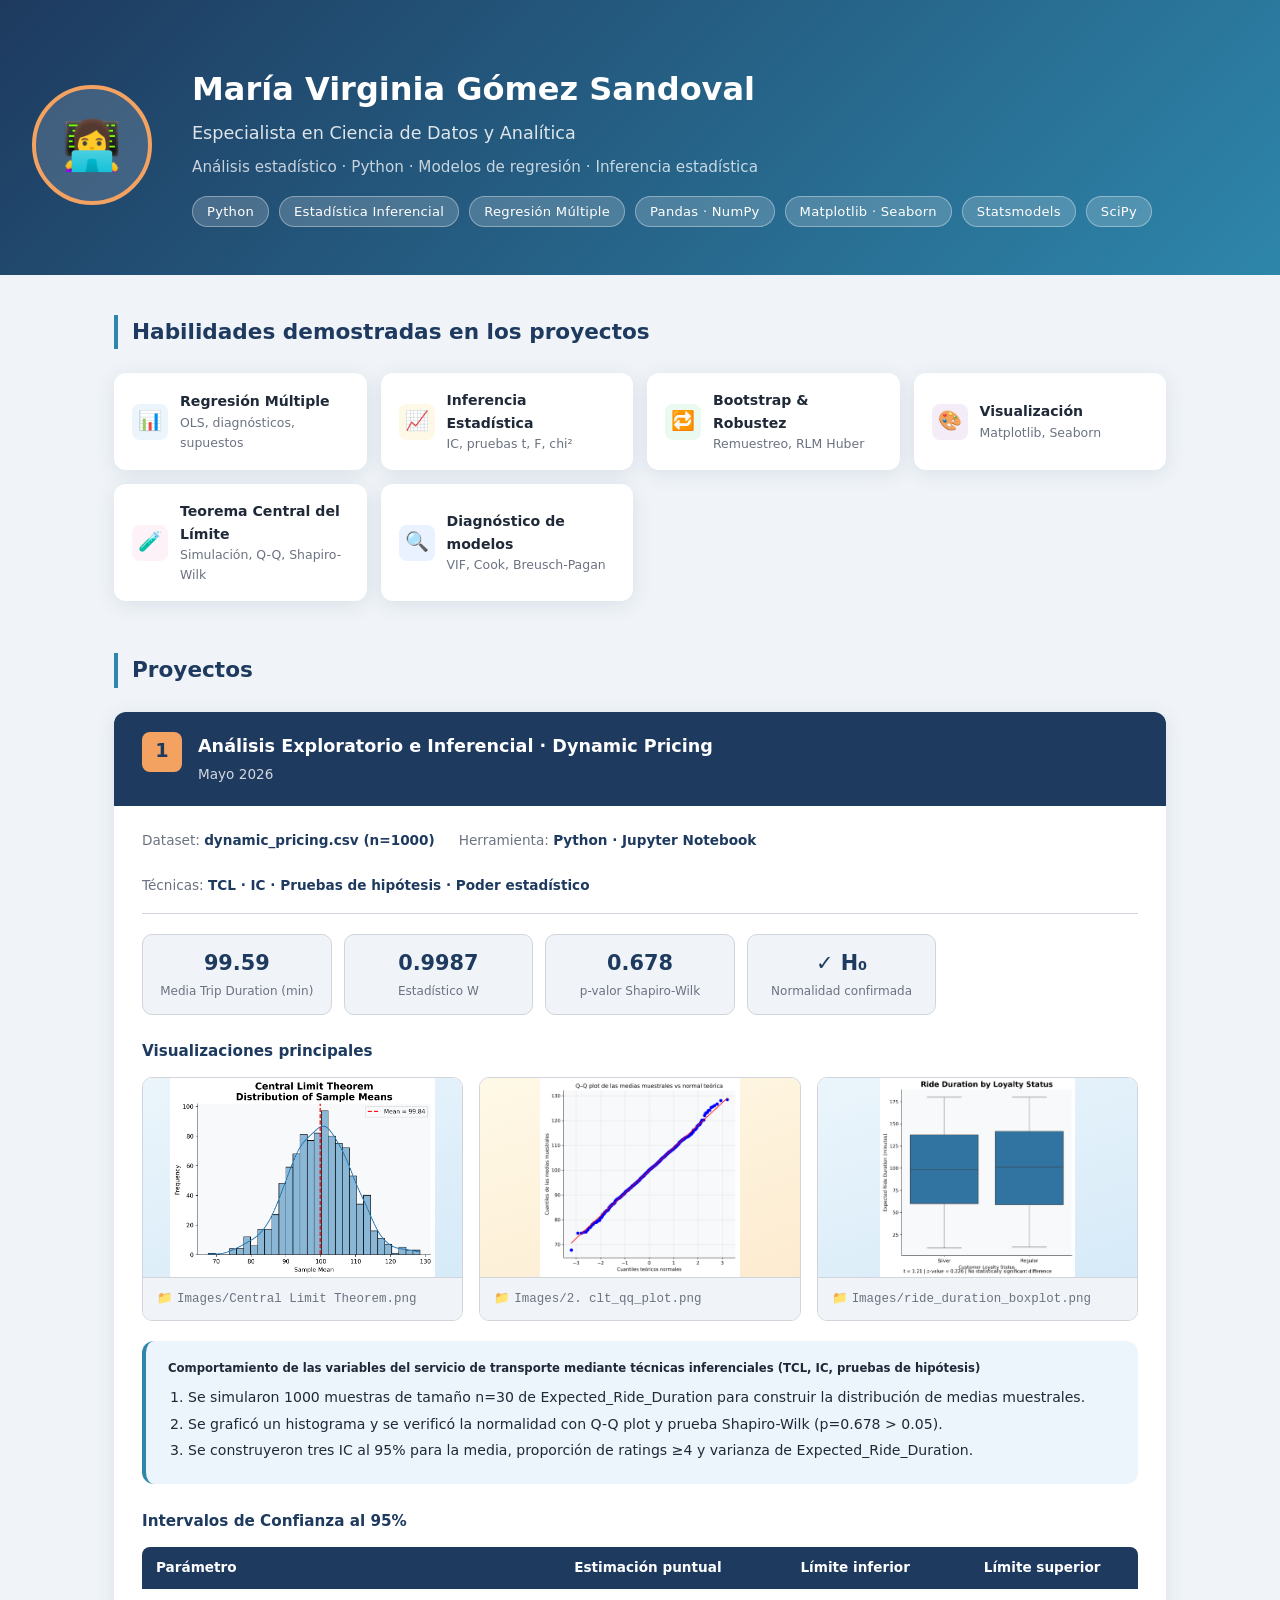
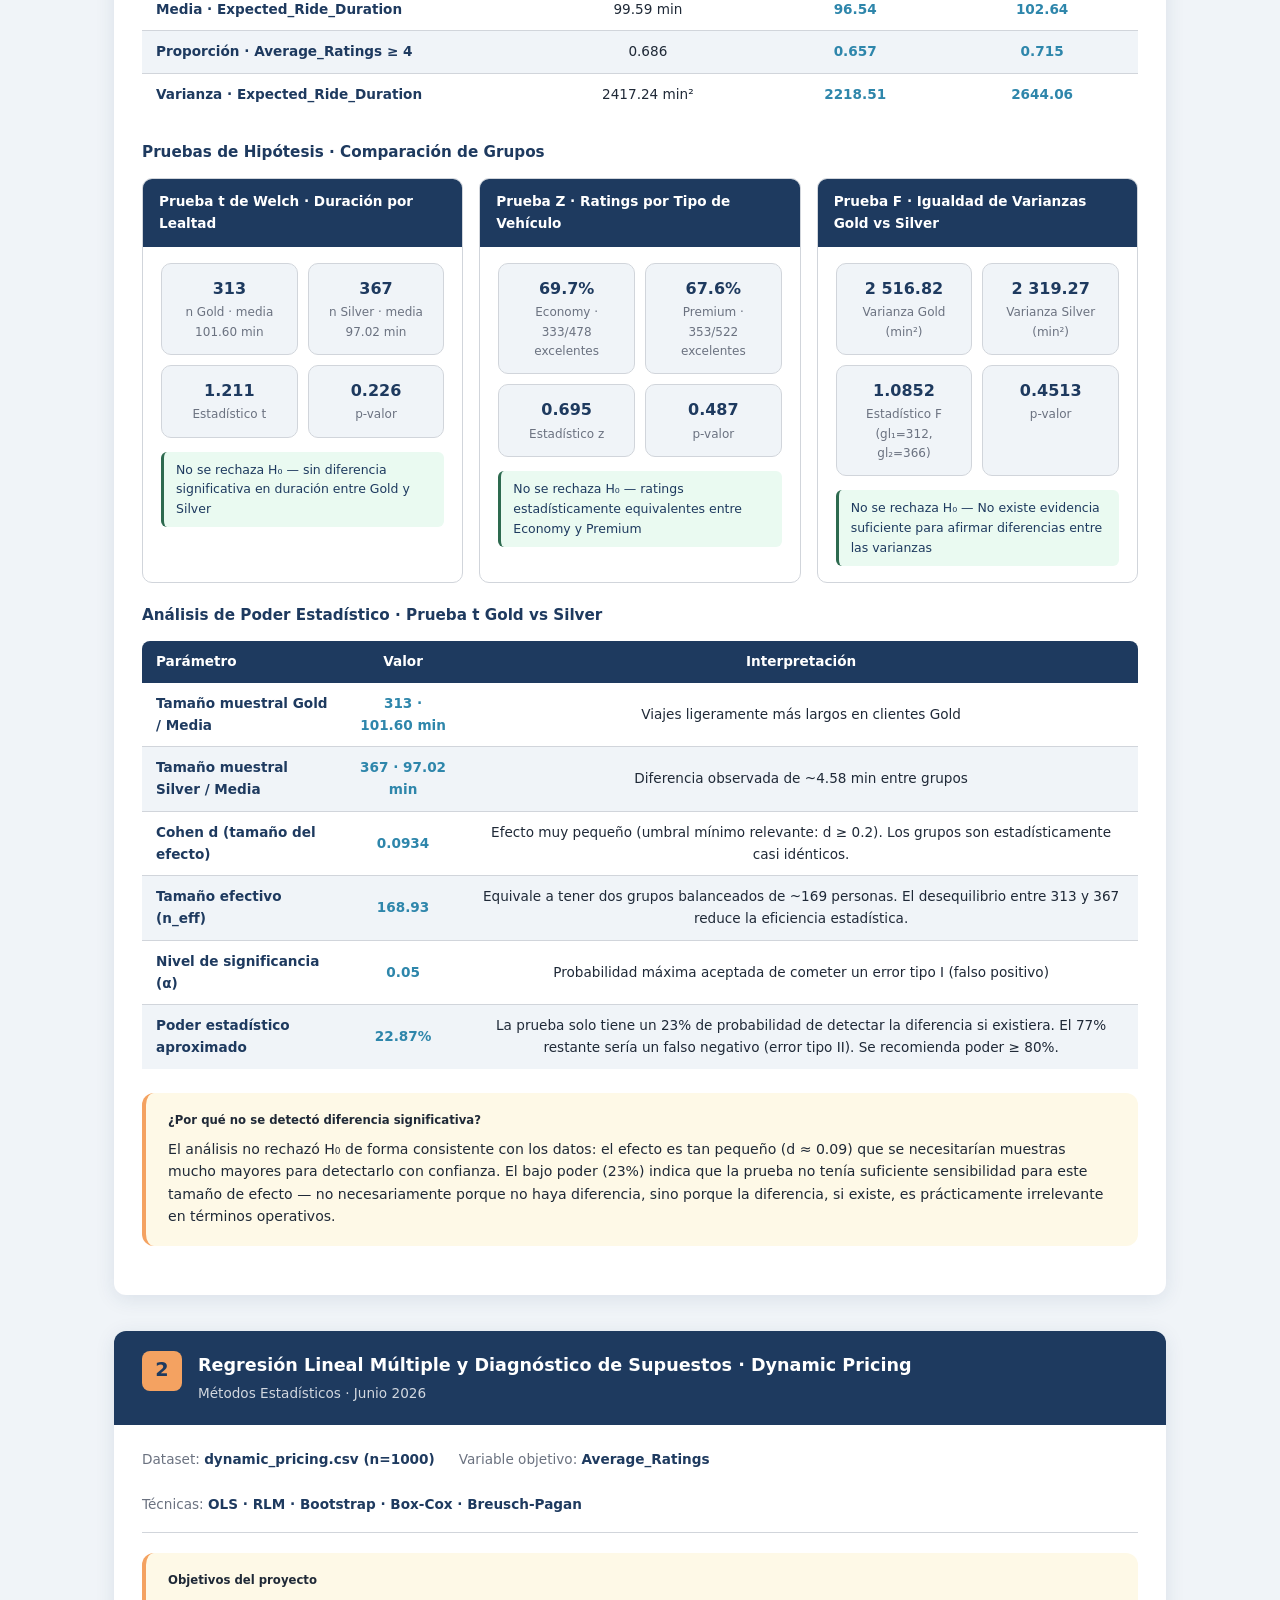
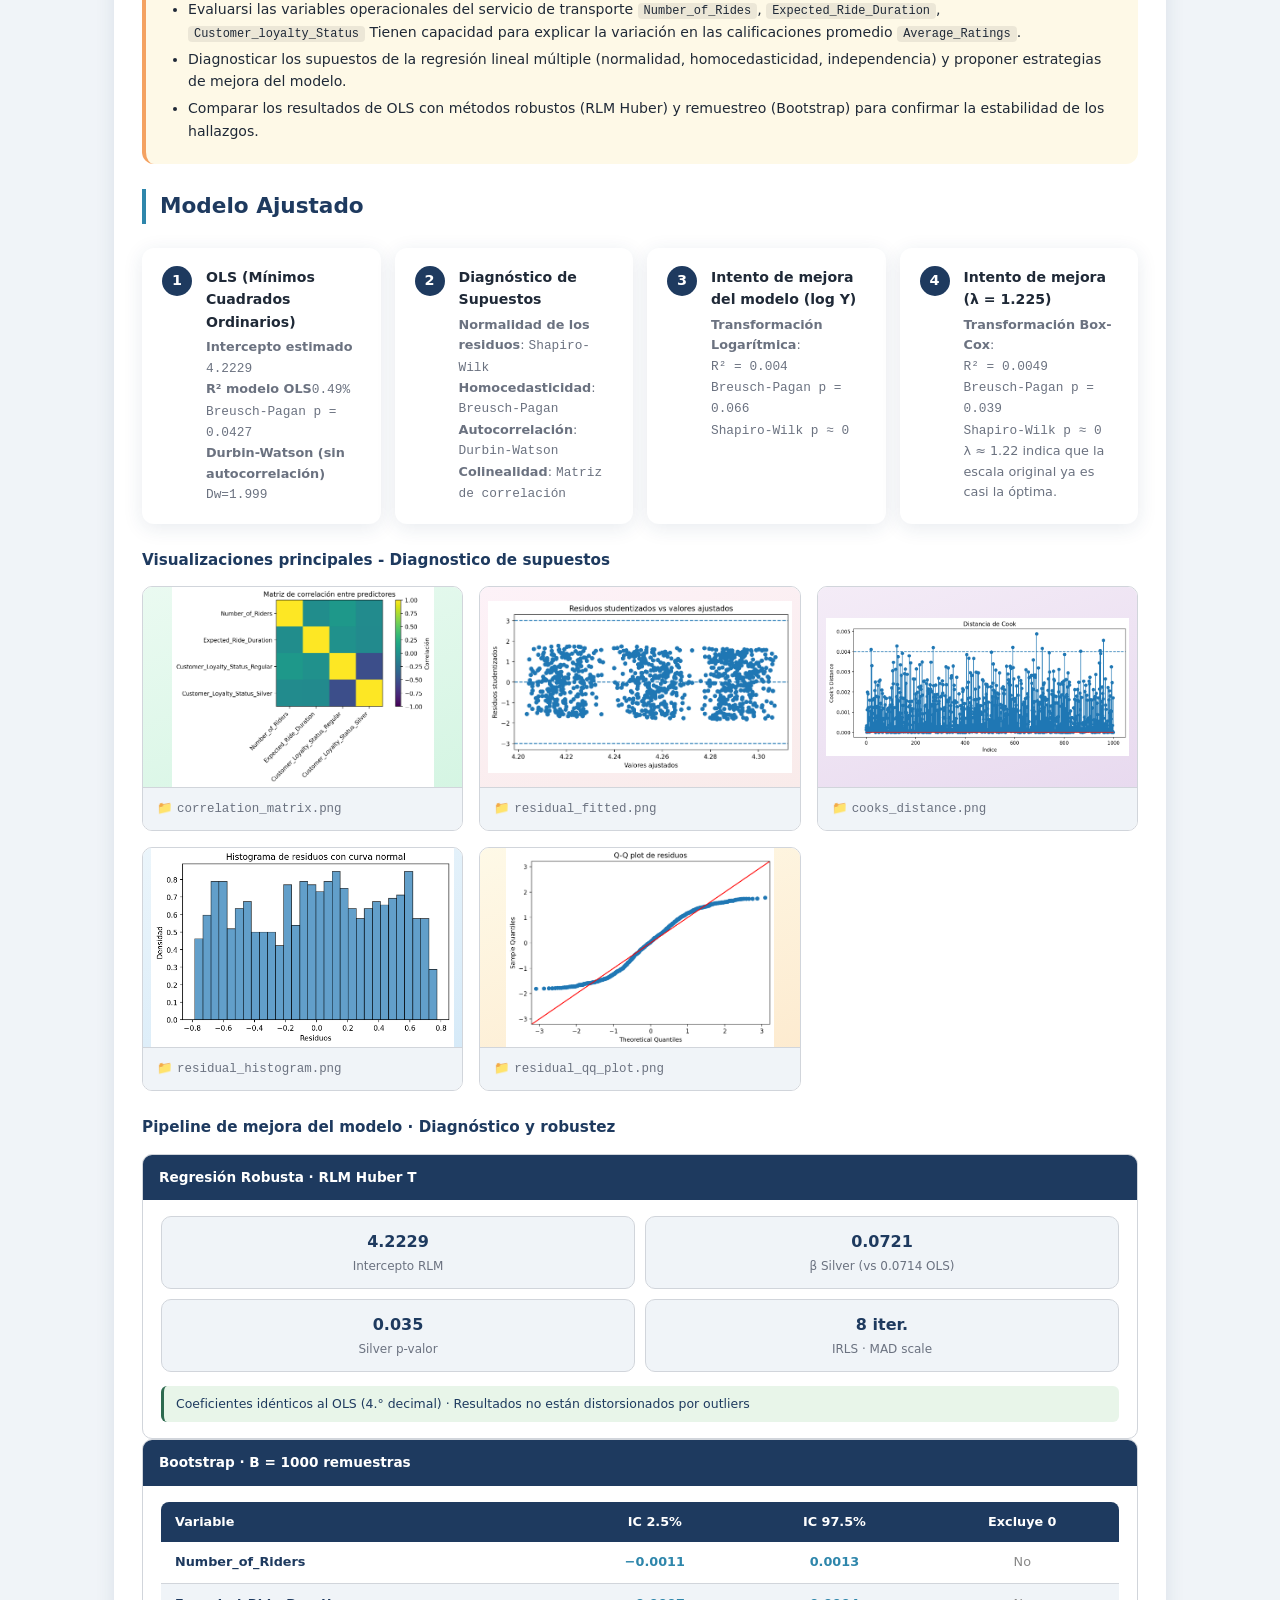
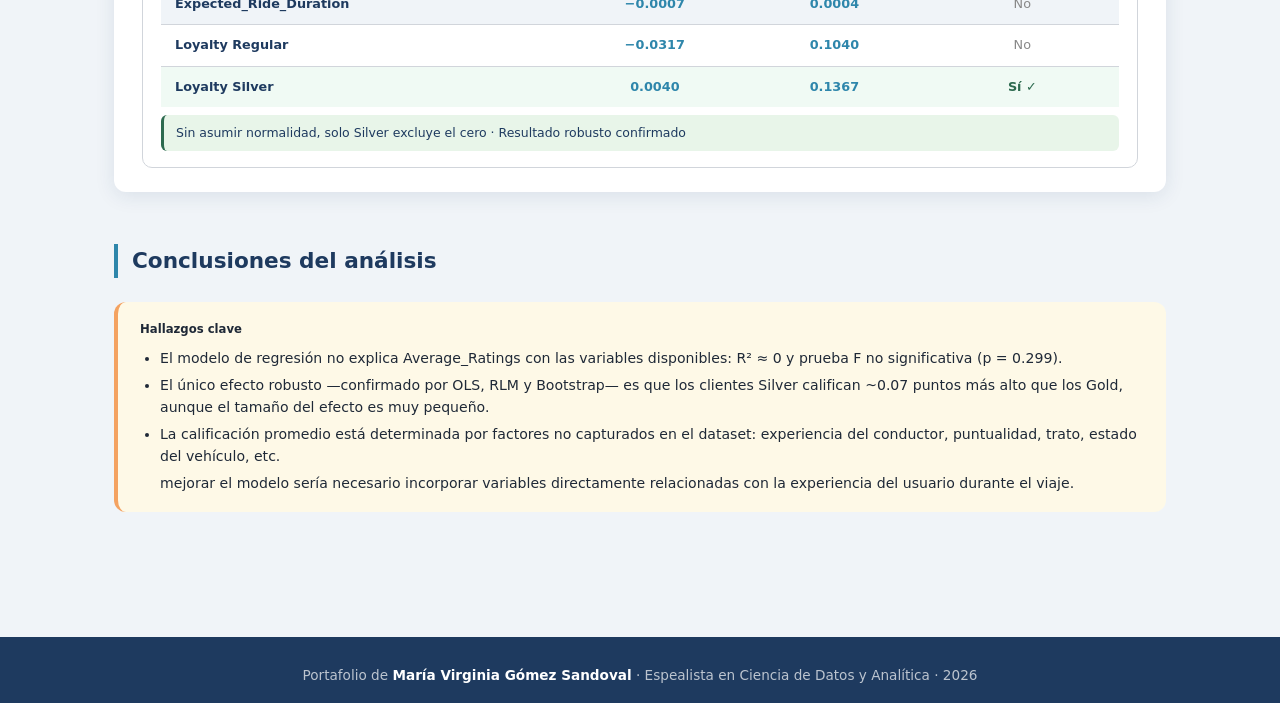
==== commit 0556bba6: "Se deja comentario para posterior revisión de sección de opciones acceso rapido" ====
--- a/index.html
+++ b/index.html
@@ -534,6 +534,7 @@
       </ul>
     </div>
 
+    <!-- Opciones de acceso rápido 
         <div class="info-box amber">
       <h5>opciones de acceso rápido</h5>
       <ul>
@@ -544,6 +545,7 @@
     </div>
   
   </section>
+   -->
 
 </div><!-- /container -->
 
